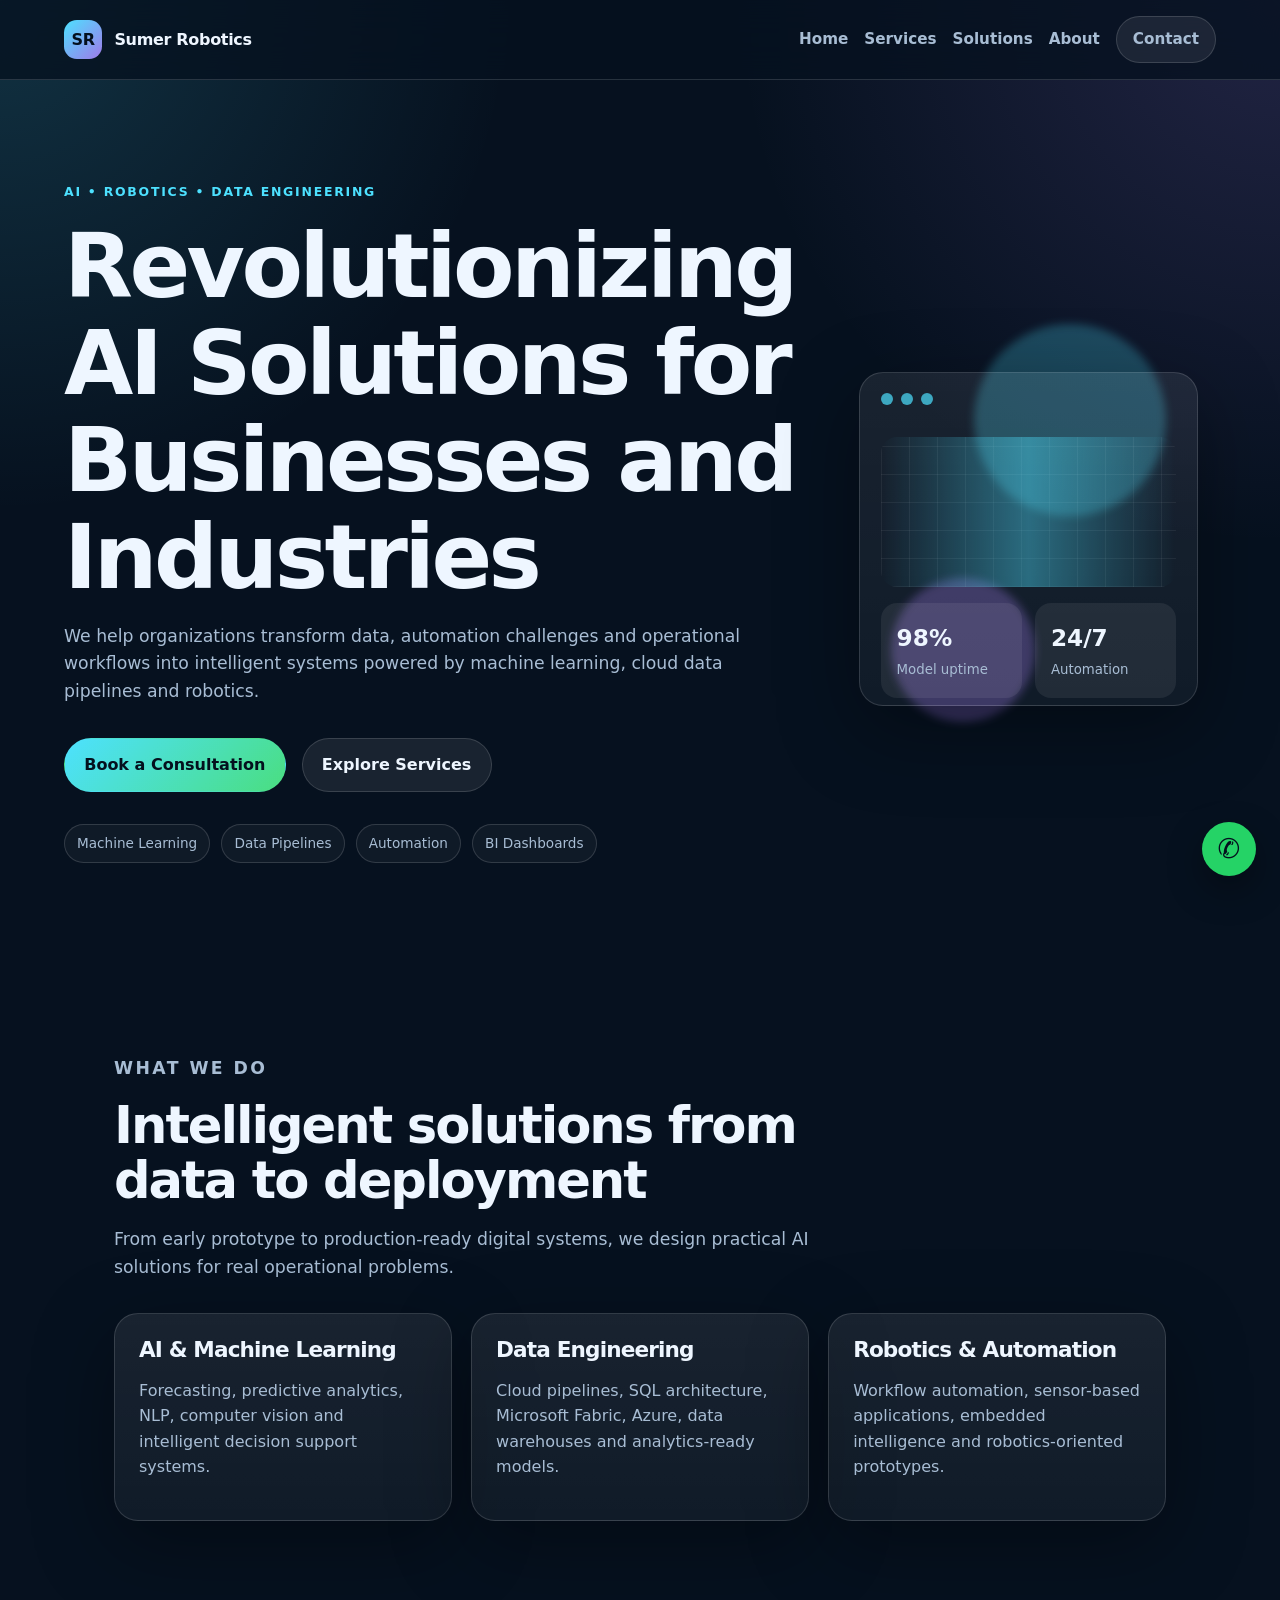
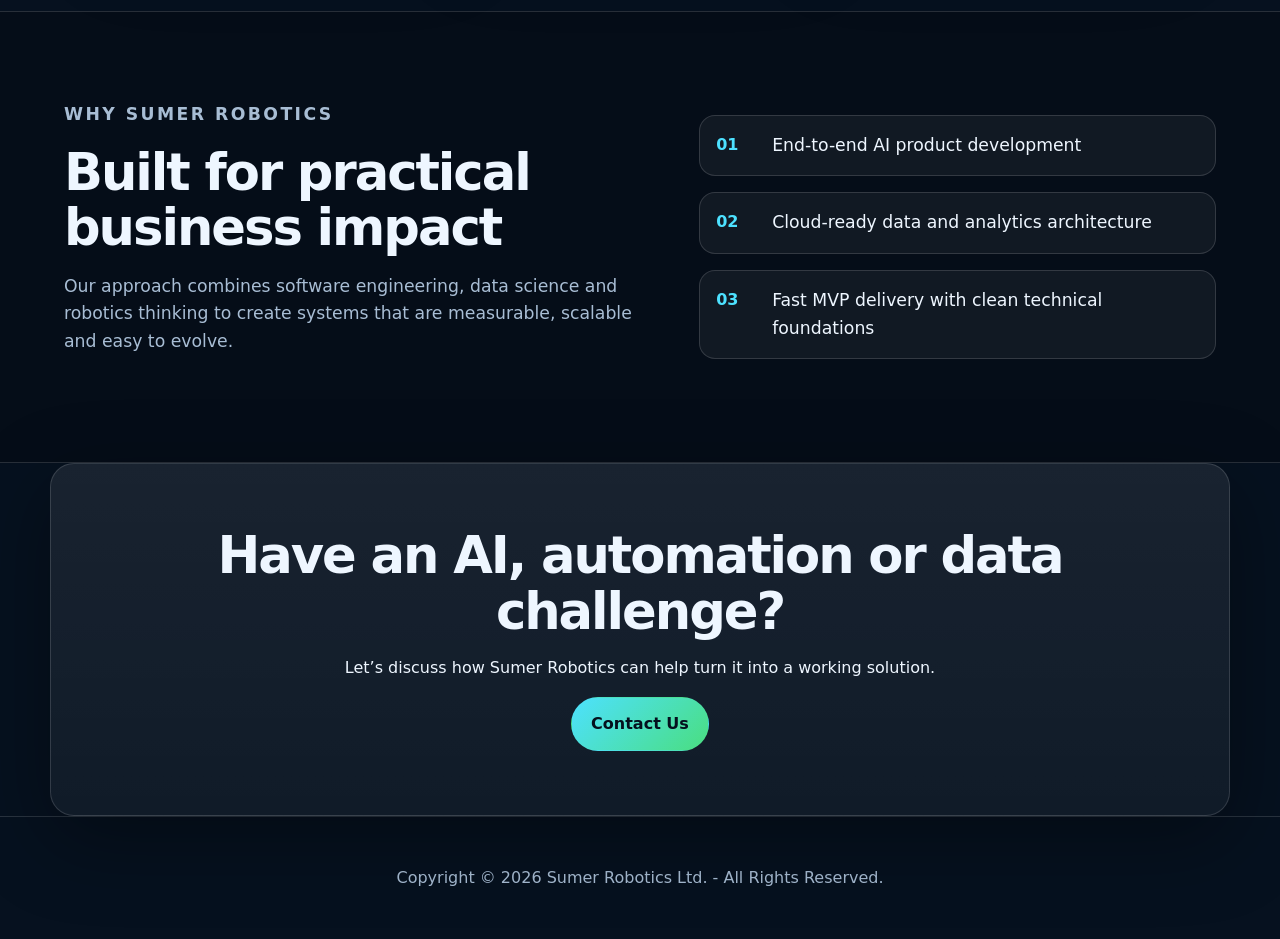
==== index.html @ 8bccb7c7 "Sumer Robotics Company Website Design in js" ====
<!doctype html>
<html lang="en">
<head>
  <meta charset="utf-8">
  <meta name="viewport" content="width=device-width, initial-scale=1">
  <title>Sumer Robotics Ltd. | AI & Robotics Solutions</title>
  <meta name="description" content="Sumer Robotics Ltd. provides AI, data engineering, automation and robotics solutions for businesses and industries.">
  <meta name="keywords" content="AI, robotics, machine learning, data engineering, automation, business intelligence, UK">
  <meta property="og:title" content="Sumer Robotics Ltd. | AI & Robotics Solutions">
  <meta property="og:description" content="AI, data engineering, automation and robotics solutions for businesses and industries.">
  <meta property="og:type" content="website">
  <meta property="og:url" content="https://sumerrobotics.co.uk/">
  <meta name="theme-color" content="#06111f">
  <link rel="canonical" href="https://sumerrobotics.co.uk/">
  <link rel="stylesheet" href="assets/styles.css">
  <script defer src="assets/main.js"></script>
</head>
<body>
  <header class="site-header">
    <a class="brand" href="./index.html" aria-label="Sumer Robotics Home">
      <span class="brand-mark">SR</span>
      <span>Sumer Robotics</span>
    </a>

    <button class="menu-toggle" aria-label="Open navigation" aria-expanded="false">☰</button>

    <nav class="site-nav">
      <a href="./index.html">Home</a>
      <a href="./services.html">Services</a>
      <a href="./solutions.html">Solutions</a>
      <a href="./about.html">About</a>
      <a class="nav-cta" href="./contact.html">Contact</a>
    </nav>
  </header>

  <main>
    <section class="hero">
      <div class="hero-grid">
        <div class="hero-copy reveal">
          <p class="eyebrow">AI • Robotics • Data Engineering</p>
          <h1>Revolutionizing AI Solutions for Businesses and Industries</h1>
          <p class="hero-text">
            We help organizations transform data, automation challenges and operational workflows
            into intelligent systems powered by machine learning, cloud data pipelines and robotics.
          </p>
          <div class="hero-actions">
            <a class="button primary" href="./contact.html">Book a Consultation</a>
            <a class="button secondary" href="./services.html">Explore Services</a>
          </div>
          <div class="trust-row" aria-label="Core capabilities">
            <span>Machine Learning</span>
            <span>Data Pipelines</span>
            <span>Automation</span>
            <span>BI Dashboards</span>
          </div>
        </div>

        <div class="hero-visual reveal" aria-hidden="true">
          <div class="orb orb-one"></div>
          <div class="orb orb-two"></div>
          <div class="dashboard-card">
            <div class="card-header">
              <span></span><span></span><span></span>
            </div>
            <div class="signal-line"></div>
            <div class="metric-grid">
              <div><strong>98%</strong><small>Model uptime</small></div>
              <div><strong>24/7</strong><small>Automation</small></div>
              <div><strong>+42%</strong><small>Efficiency</small></div>
              <div><strong>AI</strong><small>Decision layer</small></div>
            </div>
          </div>
        </div>
      </div>
    </section>

    <section class="section">
      <div class="section-heading reveal">
        <p class="eyebrow">What we do</p>
        <h2>Intelligent solutions from data to deployment</h2>
        <p>From early prototype to production-ready digital systems, we design practical AI solutions for real operational problems.</p>
      </div>

      <div class="cards">
        <article class="card reveal">
          <h3>AI & Machine Learning</h3>
          <p>Forecasting, predictive analytics, NLP, computer vision and intelligent decision support systems.</p>
        </article>
        <article class="card reveal">
          <h3>Data Engineering</h3>
          <p>Cloud pipelines, SQL architecture, Microsoft Fabric, Azure, data warehouses and analytics-ready models.</p>
        </article>
        <article class="card reveal">
          <h3>Robotics & Automation</h3>
          <p>Workflow automation, sensor-based applications, embedded intelligence and robotics-oriented prototypes.</p>
        </article>
      </div>
    </section>

    <section class="section dark-band">
      <div class="split">
        <div class="reveal">
          <p class="eyebrow">Why Sumer Robotics</p>
          <h2>Built for practical business impact</h2>
          <p>
            Our approach combines software engineering, data science and robotics thinking to create systems that are measurable,
            scalable and easy to evolve.
          </p>
        </div>
        <div class="feature-list reveal">
          <div><span>01</span><p>End-to-end AI product development</p></div>
          <div><span>02</span><p>Cloud-ready data and analytics architecture</p></div>
          <div><span>03</span><p>Fast MVP delivery with clean technical foundations</p></div>
        </div>
      </div>
    </section>

    <section class="section cta-panel reveal">
      <h2>Have an AI, automation or data challenge?</h2>
      <p>Let’s discuss how Sumer Robotics can help turn it into a working solution.</p>
      <a class="button primary" href="./contact.html">Contact Us</a>
    </section>
  </main>

  <a class="whatsapp-floating" href="https://wa.me/447000000000?text=Hello%2C%20I%20would%20like%20to%20learn%20more%20about%20Sumer%20Robotics%20services." target="_blank" rel="noopener noreferrer" aria-label="Contact on WhatsApp">✆</a>

  <footer class="site-footer">
    <p>Copyright © 2026 Sumer Robotics Ltd. - All Rights Reserved.</p>
  </footer>
</body>
</html>
---- assets/styles.css ----
:root {
  --bg: #06111f;
  --bg-soft: #0b1d33;
  --panel: rgba(255, 255, 255, 0.08);
  --panel-strong: rgba(255, 255, 255, 0.12);
  --text: #eef6ff;
  --muted: #a8bdd4;
  --brand: #4de1ff;
  --brand-2: #9f7aea;
  --accent: #4ade80;
  --border: rgba(255, 255, 255, 0.14);
  --shadow: 0 24px 80px rgba(0, 0, 0, 0.35);
}

* { box-sizing: border-box; }
html { scroll-behavior: smooth; }
body {
  margin: 0;
  font-family: Inter, ui-sans-serif, system-ui, -apple-system, BlinkMacSystemFont, "Segoe UI", sans-serif;
  color: var(--text);
  background:
    radial-gradient(circle at top left, rgba(77, 225, 255, 0.16), transparent 32rem),
    radial-gradient(circle at top right, rgba(159, 122, 234, 0.18), transparent 34rem),
    var(--bg);
  line-height: 1.6;
}

a { color: inherit; }
.site-header {
  position: sticky;
  top: 0;
  z-index: 1000;
  display: flex;
  align-items: center;
  justify-content: space-between;
  gap: 1.5rem;
  padding: 1rem clamp(1rem, 5vw, 4rem);
  background: rgba(6, 17, 31, 0.78);
  backdrop-filter: blur(18px);
  border-bottom: 1px solid var(--border);
}

.brand {
  display: inline-flex;
  align-items: center;
  gap: 0.75rem;
  font-weight: 800;
  text-decoration: none;
  letter-spacing: -0.02em;
}

.brand-mark {
  display: grid;
  place-items: center;
  width: 2.4rem;
  height: 2.4rem;
  border-radius: 0.8rem;
  background: linear-gradient(135deg, var(--brand), var(--brand-2));
  color: #04101e;
  font-weight: 900;
}

.site-nav {
  display: flex;
  align-items: center;
  gap: 1rem;
}

.site-nav a {
  text-decoration: none;
  color: var(--muted);
  font-weight: 600;
  font-size: 0.95rem;
}

.site-nav a:hover { color: var(--text); }

.nav-cta {
  padding: 0.65rem 1rem;
  border: 1px solid var(--border);
  border-radius: 999px;
  background: var(--panel);
}

.menu-toggle {
  display: none;
  border: 1px solid var(--border);
  background: var(--panel);
  color: var(--text);
  border-radius: 0.8rem;
  padding: 0.5rem 0.75rem;
  font-size: 1.25rem;
}

.hero {
  padding: clamp(4rem, 8vw, 7rem) clamp(1rem, 5vw, 4rem);
}

.hero-grid,
.split,
.contact-layout {
  display: grid;
  grid-template-columns: 1.05fr 0.95fr;
  gap: clamp(2rem, 5vw, 5rem);
  align-items: center;
  max-width: 1180px;
  margin: 0 auto;
}

.eyebrow {
  margin: 0 0 1rem;
  color: var(--brand);
  text-transform: uppercase;
  letter-spacing: 0.14em;
  font-weight: 800;
  font-size: 0.78rem;
}

h1, h2, h3 { line-height: 1.08; letter-spacing: -0.04em; }
h1 { font-size: clamp(2.6rem, 7vw, 5.8rem); margin: 0; }
h2 { font-size: clamp(2rem, 4vw, 3.4rem); margin: 0 0 1rem; }
h3 { font-size: 1.35rem; margin: 0 0 0.8rem; }

.hero-text,
.section-heading p,
.page-hero p,
.split p {
  color: var(--muted);
  font-size: 1.08rem;
}

.hero-actions {
  display: flex;
  flex-wrap: wrap;
  gap: 1rem;
  margin: 2rem 0;
}

.button {
  display: inline-flex;
  justify-content: center;
  align-items: center;
  min-height: 3rem;
  padding: 0.85rem 1.2rem;
  border-radius: 999px;
  text-decoration: none;
  font-weight: 800;
  border: 1px solid transparent;
  cursor: pointer;
}

.button.primary {
  background: linear-gradient(135deg, var(--brand), var(--accent));
  color: #04101e;
}

.button.secondary {
  border-color: var(--border);
  background: var(--panel);
}

.trust-row {
  display: flex;
  flex-wrap: wrap;
  gap: 0.7rem;
}

.trust-row span {
  color: var(--muted);
  font-size: 0.85rem;
  padding: 0.45rem 0.75rem;
  border: 1px solid var(--border);
  border-radius: 999px;
  background: rgba(255,255,255,0.04);
}

.hero-visual {
  position: relative;
  min-height: 430px;
}

.orb {
  position: absolute;
  border-radius: 999px;
  filter: blur(4px);
  opacity: 0.9;
  animation: float 7s ease-in-out infinite;
}

.orb-one {
  width: 12rem;
  height: 12rem;
  background: rgba(77, 225, 255, 0.28);
  top: 1rem;
  right: 2rem;
}

.orb-two {
  width: 9rem;
  height: 9rem;
  background: rgba(159, 122, 234, 0.35);
  bottom: 1rem;
  left: 2rem;
  animation-delay: -2s;
}

.dashboard-card,
.card,
.wide-card,
.contact-card,
.map-card,
.cta-panel {
  background: linear-gradient(180deg, var(--panel), rgba(255,255,255,0.045));
  border: 1px solid var(--border);
  border-radius: 1.5rem;
  box-shadow: var(--shadow);
}

.dashboard-card {
  position: absolute;
  inset: 4rem 0 2rem;
  padding: 1.3rem;
  overflow: hidden;
}

.card-header {
  display: flex;
  gap: 0.5rem;
  margin-bottom: 2rem;
}

.card-header span {
  width: 0.75rem;
  height: 0.75rem;
  border-radius: 999px;
  background: var(--brand);
  opacity: 0.7;
}

.signal-line {
  height: 150px;
  border-radius: 1rem;
  background:
    linear-gradient(90deg, transparent, rgba(77,225,255,0.4), transparent),
    repeating-linear-gradient(90deg, rgba(255,255,255,0.06) 0 1px, transparent 1px 28px),
    repeating-linear-gradient(0deg, rgba(255,255,255,0.06) 0 1px, transparent 1px 28px);
  animation: pulse 2.8s ease-in-out infinite;
}

.metric-grid {
  display: grid;
  grid-template-columns: repeat(2, 1fr);
  gap: 0.8rem;
  margin-top: 1rem;
}

.metric-grid div {
  padding: 1rem;
  border-radius: 1rem;
  background: rgba(255,255,255,0.07);
}

.metric-grid strong {
  display: block;
  font-size: 1.45rem;
}

.metric-grid small { color: var(--muted); }

.section,
.page-hero {
  padding: clamp(3rem, 7vw, 6rem) clamp(1rem, 5vw, 4rem);
  max-width: 1180px;
  margin: 0 auto;
}

.page-hero {
  padding-top: clamp(4rem, 8vw, 6rem);
  text-align: center;
}

.page-hero p { max-width: 760px; margin: 1rem auto; }

.section-heading {
  max-width: 760px;
  margin-bottom: 2rem;
}

.cards {
  display: grid;
  grid-template-columns: repeat(3, 1fr);
  gap: 1.2rem;
}

.card,
.wide-card,
.contact-card,
.map-card {
  padding: 1.5rem;
}

.card p,
.wide-card p,
.wide-card li,
.contact-card p,
.contact-card small {
  color: var(--muted);
}

.card:hover,
.wide-card:hover {
  transform: translateY(-5px);
  border-color: rgba(77, 225, 255, 0.35);
}

.card,
.wide-card {
  transition: transform 0.25s ease, border-color 0.25s ease;
}

.dark-band {
  max-width: none;
  background: rgba(0,0,0,0.22);
  border-block: 1px solid var(--border);
}

.feature-list {
  display: grid;
  gap: 1rem;
}

.feature-list div {
  display: flex;
  gap: 1rem;
  align-items: flex-start;
  padding: 1rem;
  border: 1px solid var(--border);
  border-radius: 1rem;
  background: rgba(255,255,255,0.05);
}

.feature-list span {
  min-width: 2.5rem;
  color: var(--brand);
  font-weight: 900;
}

.feature-list p { margin: 0; color: var(--text); }

.cta-panel {
  text-align: center;
  padding: clamp(2rem, 5vw, 4rem);
}

.service-stack {
  display: grid;
  gap: 1.2rem;
}

.contact-layout {
  align-items: start;
}

.contact-form {
  display: grid;
  gap: 1rem;
  margin-top: 1.5rem;
}

.contact-form label {
  display: grid;
  gap: 0.4rem;
  color: var(--text);
  font-weight: 700;
}

.contact-form input,
.contact-form textarea {
  width: 100%;
  border: 1px solid var(--border);
  border-radius: 0.9rem;
  background: rgba(255,255,255,0.08);
  color: var(--text);
  padding: 0.9rem 1rem;
  font: inherit;
}

.checkbox {
  display: flex !important;
  grid-template-columns: auto 1fr;
  align-items: center;
  color: var(--muted) !important;
  font-weight: 500 !important;
}

.checkbox input { width: auto; }

.map-card iframe {
  border-radius: 1rem;
  filter: saturate(0.8) contrast(1.05);
}

.whatsapp-floating {
  position: fixed;
  right: 1.5rem;
  bottom: 1.5rem;
  z-index: 999;
  display: grid;
  place-items: center;
  width: 3.4rem;
  height: 3.4rem;
  border-radius: 999px;
  background: #25D366;
  color: #04101e;
  font-size: 1.7rem;
  font-weight: 900;
  text-decoration: none;
  box-shadow: 0 14px 35px rgba(0,0,0,0.35);
}

.site-footer {
  padding: 2rem clamp(1rem, 5vw, 4rem);
  border-top: 1px solid var(--border);
  color: var(--muted);
  text-align: center;
}

.reveal {
  opacity: 0;
  transform: translateY(24px);
  transition: opacity 0.7s ease, transform 0.7s ease;
}

.reveal.visible {
  opacity: 1;
  transform: translateY(0);
}

@keyframes float {
  0%, 100% { transform: translateY(0) scale(1); }
  50% { transform: translateY(-18px) scale(1.03); }
}

@keyframes pulse {
  0%, 100% { opacity: 0.7; }
  50% { opacity: 1; }
}

@media (max-width: 860px) {
  .menu-toggle { display: inline-flex; }
  .site-nav {
    position: absolute;
    top: 100%;
    left: 1rem;
    right: 1rem;
    display: none;
    flex-direction: column;
    align-items: stretch;
    padding: 1rem;
    border: 1px solid var(--border);
    border-radius: 1rem;
    background: rgba(6,17,31,0.96);
  }

  .site-nav.open { display: flex; }
  .hero-grid,
  .split,
  .contact-layout { grid-template-columns: 1fr; }
  .hero-visual { min-height: 340px; }
  .cards { grid-template-columns: 1fr; }
}

@media (max-width: 520px) {
  .hero-actions { flex-direction: column; }
  .button { width: 100%; }
  .dashboard-card { inset: 2rem 0 1rem; }
}
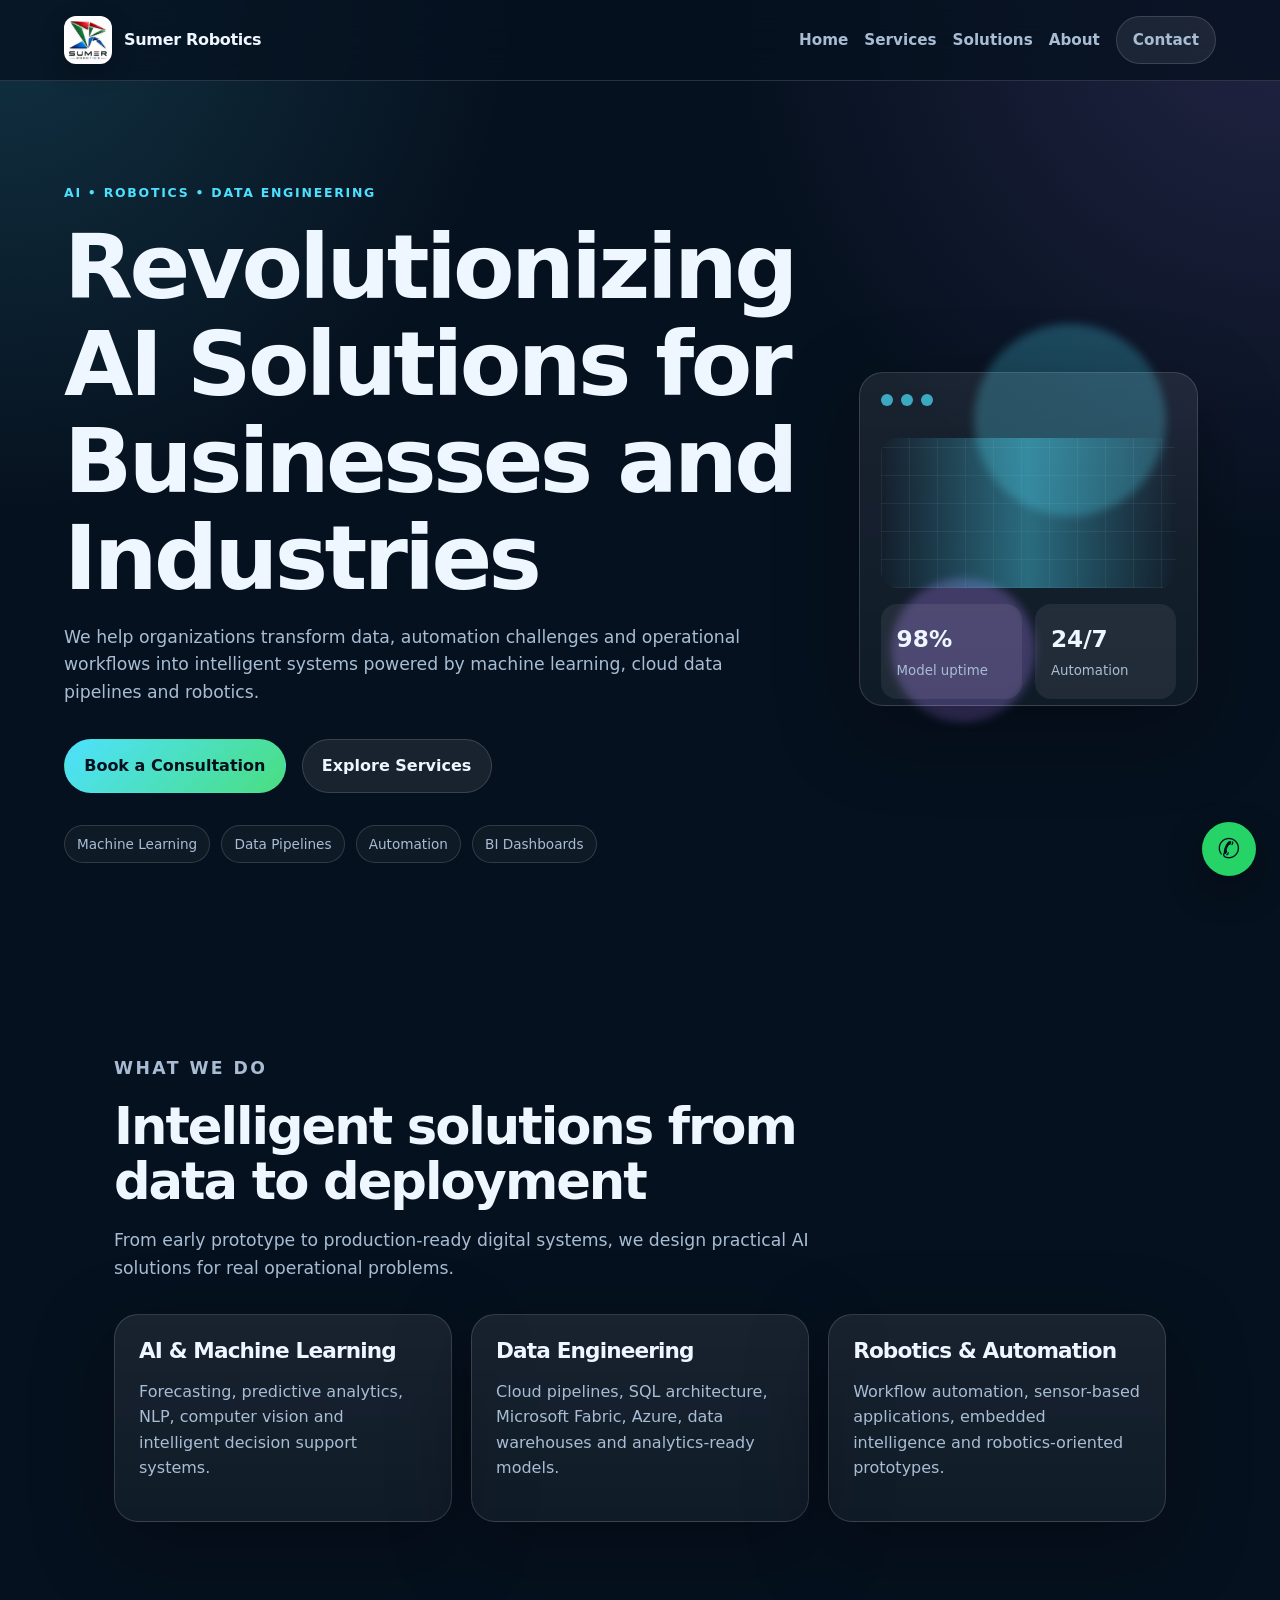
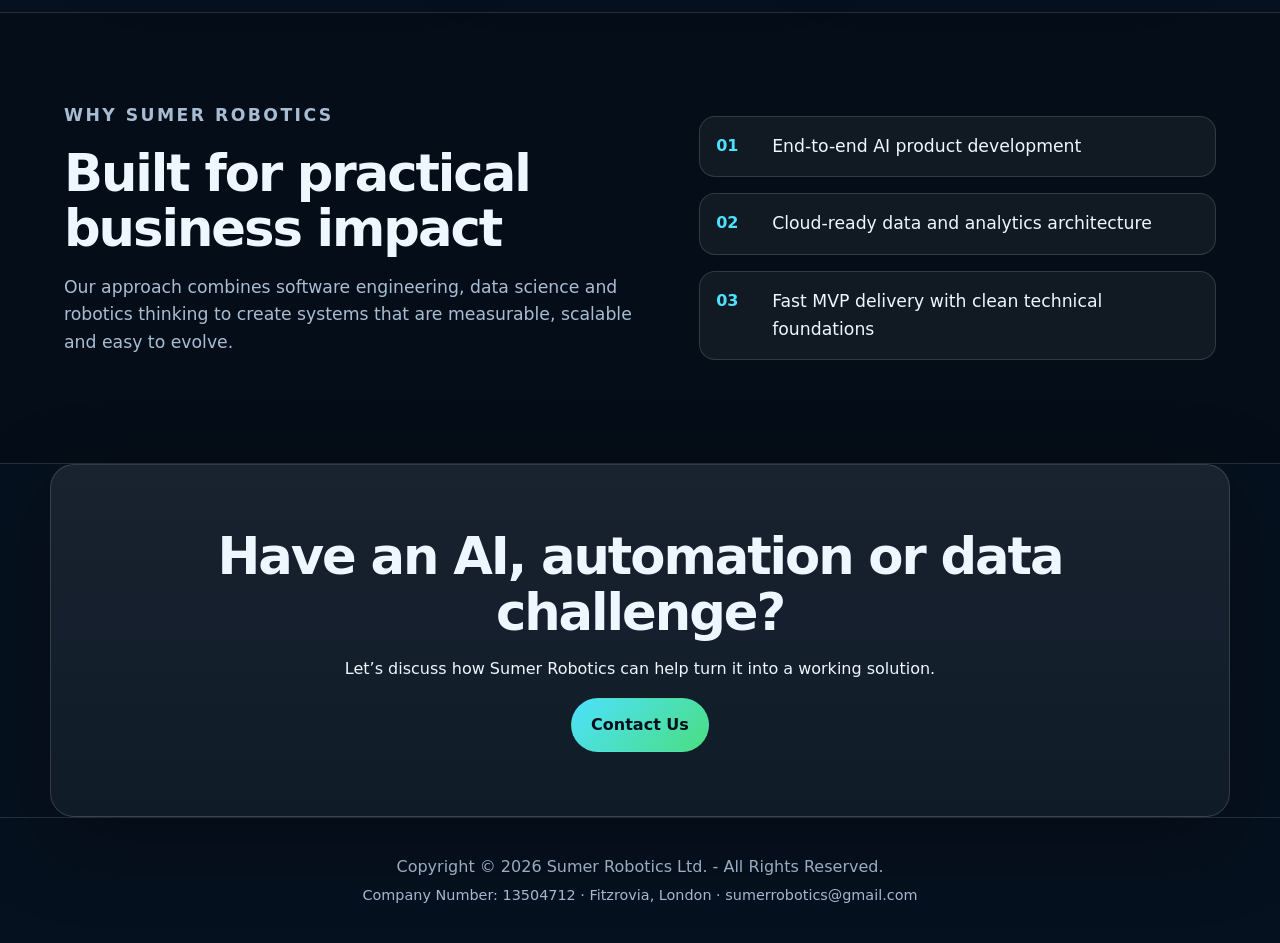
==== commit 931ace6a: "Added Company Logo and Updated Address Information" ====
--- a/index.html
+++ b/index.html
@@ -14,11 +14,31 @@
   <link rel="canonical" href="https://sumerrobotics.co.uk/">
   <link rel="stylesheet" href="assets/styles.css">
   <script defer src="assets/main.js"></script>
+
+  <script type="application/ld+json">
+  {
+    "@context": "https://schema.org",
+    "@type": "Organization",
+    "name": "Sumer Robotics Ltd.",
+    "url": "https://sumerrobotics.co.uk/",
+    "logo": "https://sumerrobotics.co.uk/assets/sumer-robotics-logo.png",
+    "email": "sumerrobotics@gmail.com",
+    "telephone": "+44 7719 135826",
+    "identifier": "Company Number 13504712",
+    "address": {
+      "@type": "PostalAddress",
+      "streetAddress": "4th Floor, Silverstream House 45 Fitzroy Street",
+      "addressLocality": "Fitzrovia, London",
+      "postalCode": "W1T 6EB",
+      "addressCountry": "GB"
+    }
+  }
+  </script>
 </head>
 <body>
   <header class="site-header">
     <a class="brand" href="./index.html" aria-label="Sumer Robotics Home">
-      <span class="brand-mark">SR</span>
+      <img class="brand-logo" src="assets/sumer-robotics-logo.png" alt="Sumer Robotics logo">
       <span>Sumer Robotics</span>
     </a>
 
@@ -122,10 +142,11 @@
     </section>
   </main>
 
-  <a class="whatsapp-floating" href="https://wa.me/447000000000?text=Hello%2C%20I%20would%20like%20to%20learn%20more%20about%20Sumer%20Robotics%20services." target="_blank" rel="noopener noreferrer" aria-label="Contact on WhatsApp">✆</a>
+  <a class="whatsapp-floating" href="https://wa.me/447719135826?text=Hello%2C%20I%20would%20like%20to%20learn%20more%20about%20Sumer%20Robotics%20services." target="_blank" rel="noopener noreferrer" aria-label="Contact on WhatsApp">✆</a>
 
   <footer class="site-footer">
     <p>Copyright © 2026 Sumer Robotics Ltd. - All Rights Reserved.</p>
+    <p class="footer-meta">Company Number: 13504712 · Fitzrovia, London · <a href="mailto:sumerrobotics@gmail.com">sumerrobotics@gmail.com</a></p>
   </footer>
 </body>
 </html>
--- a/assets/styles.css
+++ b/assets/styles.css
@@ -60,6 +60,16 @@
   font-weight: 900;
 }
 
+.brand-logo {
+  width: 3rem;
+  height: 3rem;
+  object-fit: contain;
+  border-radius: 0.75rem;
+  background: #ffffff;
+  padding: 0.18rem;
+  box-shadow: 0 8px 24px rgba(0, 0, 0, 0.22);
+}
+
 .site-nav {
   display: flex;
   align-items: center;
@@ -423,6 +433,23 @@
   border-top: 1px solid var(--border);
   color: var(--muted);
   text-align: center;
+}
+
+.site-footer p {
+  margin: 0.25rem 0;
+}
+
+.footer-meta {
+  font-size: 0.9rem;
+}
+
+.footer-meta a {
+  color: var(--muted);
+  text-decoration: none;
+}
+
+.footer-meta a:hover {
+  color: var(--text);
 }
 
 .reveal {
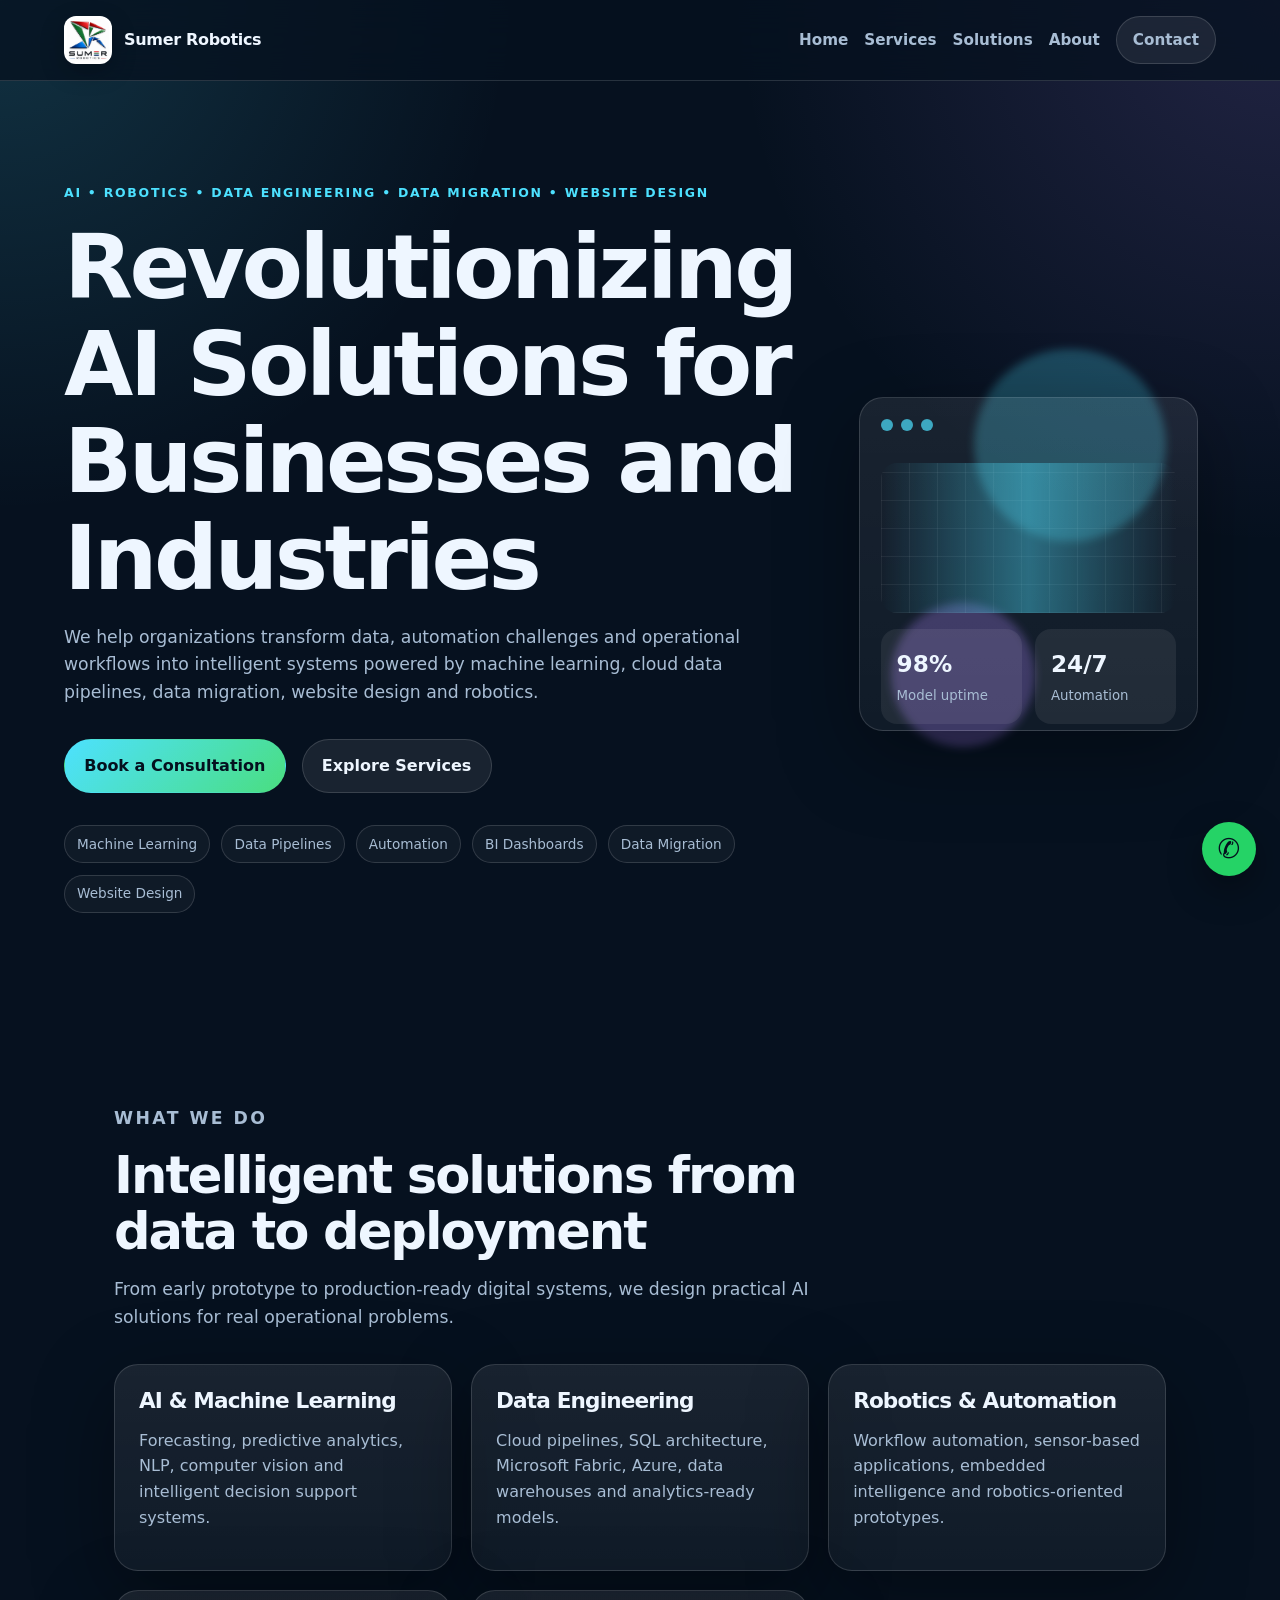
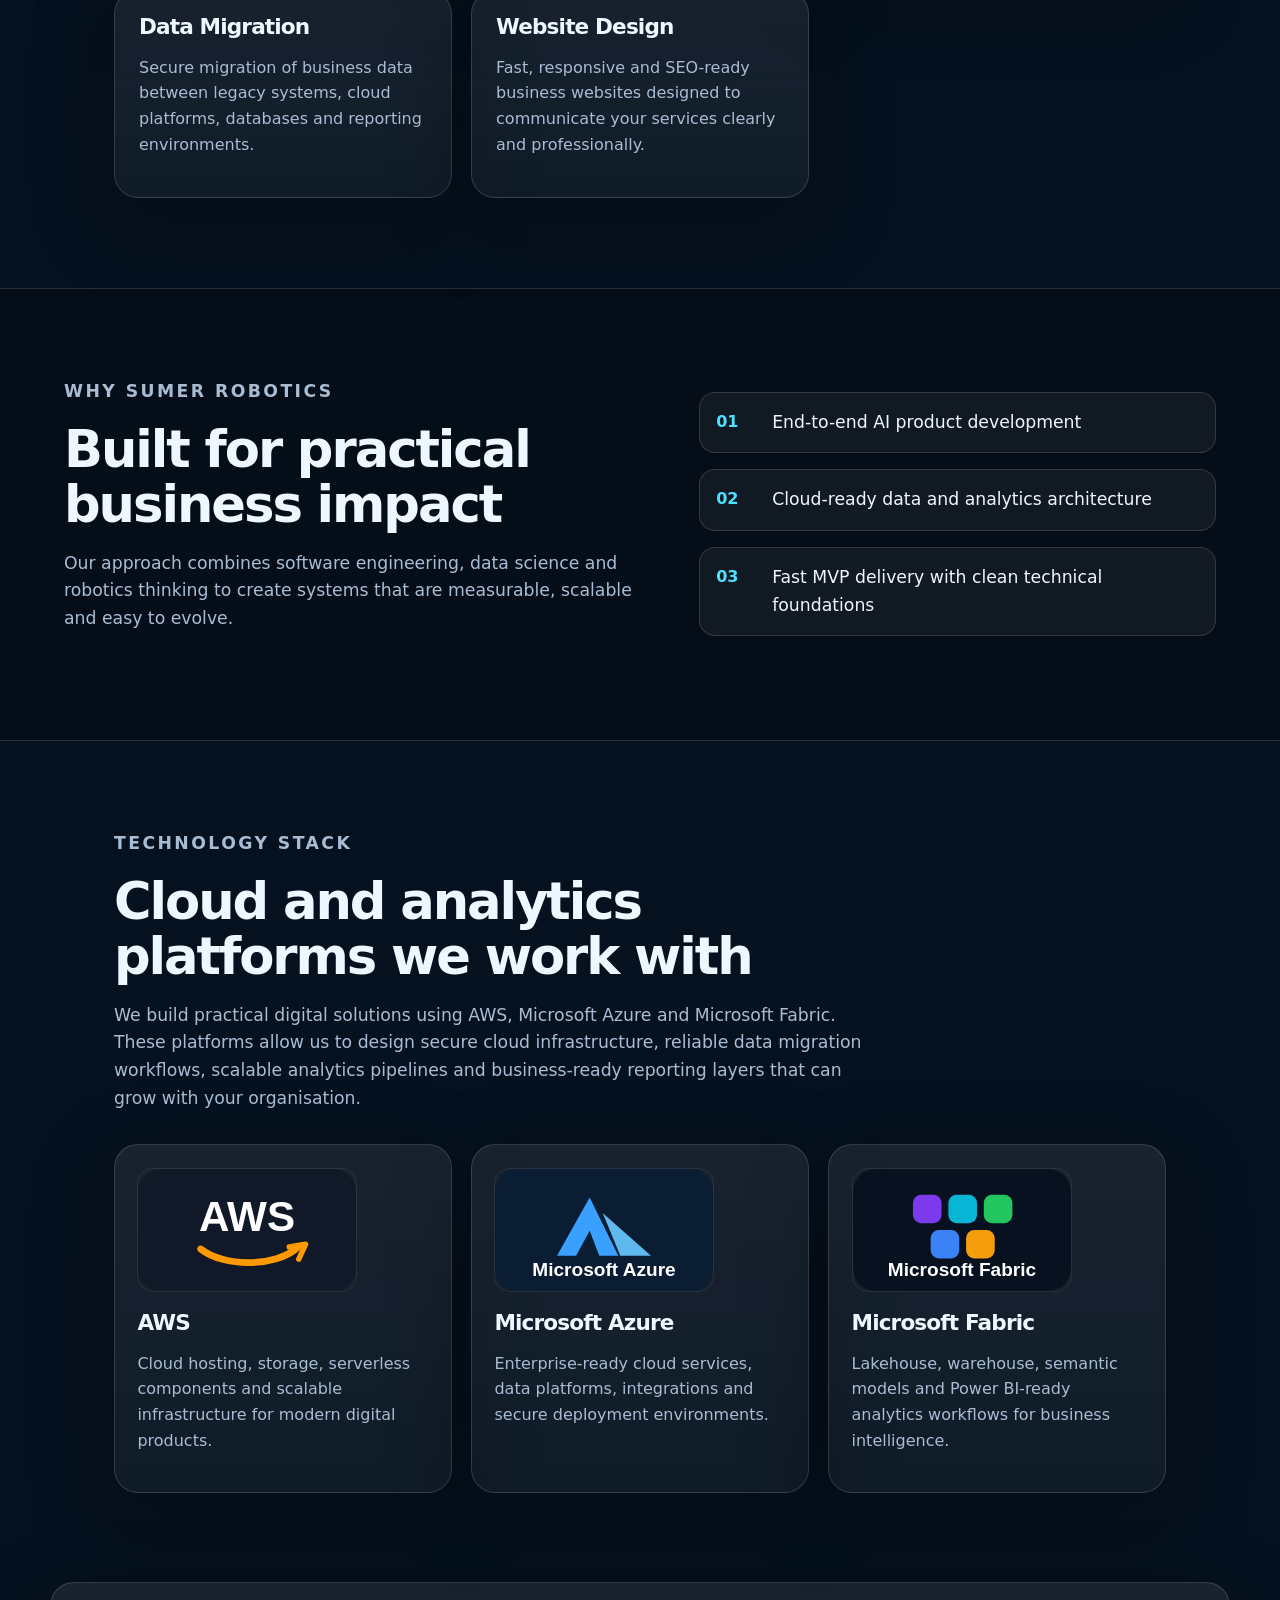
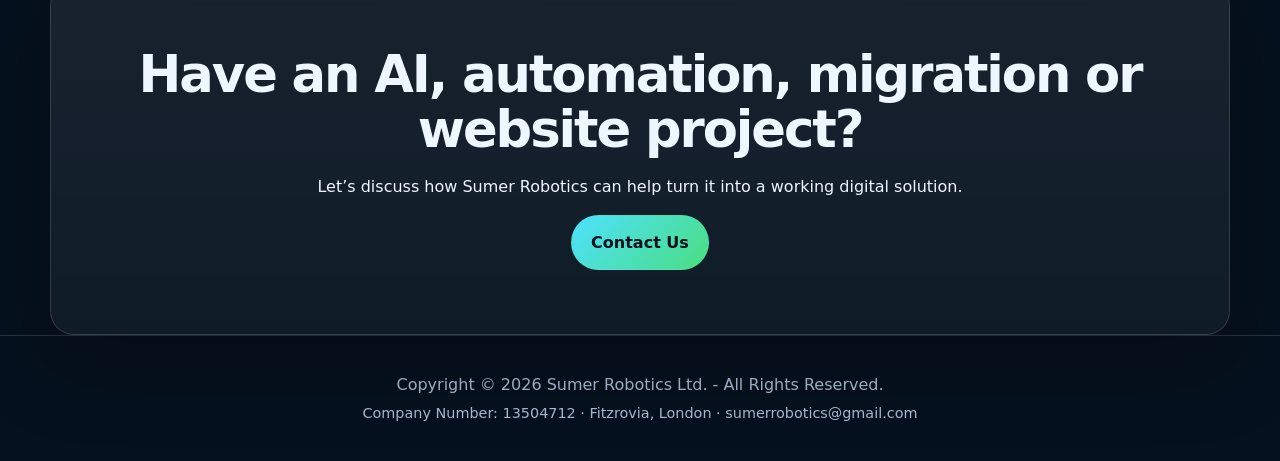
==== commit 2d6393a1: "Updated Services" ====
--- a/index.html
+++ b/index.html
@@ -3,9 +3,9 @@
 <head>
   <meta charset="utf-8">
   <meta name="viewport" content="width=device-width, initial-scale=1">
-  <title>Sumer Robotics Ltd. | AI & Robotics Solutions</title>
-  <meta name="description" content="Sumer Robotics Ltd. provides AI, data engineering, automation and robotics solutions for businesses and industries.">
-  <meta name="keywords" content="AI, robotics, machine learning, data engineering, automation, business intelligence, UK">
+  <title>Sumer Robotics Ltd. | AI, Data Migration & Website Design Solutions</title>
+  <meta name="description" content="Sumer Robotics Ltd. provides AI, data engineering, data migration, website design, automation and robotics solutions for businesses and industries.">
+  <meta name="keywords" content="AI, robotics, machine learning, data engineering, data migration, website design, automation, business intelligence, AWS, Azure, Microsoft Fabric, UK">
   <meta property="og:title" content="Sumer Robotics Ltd. | AI & Robotics Solutions">
   <meta property="og:description" content="AI, data engineering, automation and robotics solutions for businesses and industries.">
   <meta property="og:type" content="website">
@@ -57,11 +57,11 @@
     <section class="hero">
       <div class="hero-grid">
         <div class="hero-copy reveal">
-          <p class="eyebrow">AI • Robotics • Data Engineering</p>
+          <p class="eyebrow">AI • Robotics • Data Engineering • Data Migration • Website Design</p>
           <h1>Revolutionizing AI Solutions for Businesses and Industries</h1>
           <p class="hero-text">
             We help organizations transform data, automation challenges and operational workflows
-            into intelligent systems powered by machine learning, cloud data pipelines and robotics.
+            into intelligent systems powered by machine learning, cloud data pipelines, data migration, website design and robotics.
           </p>
           <div class="hero-actions">
             <a class="button primary" href="./contact.html">Book a Consultation</a>
@@ -72,6 +72,8 @@
             <span>Data Pipelines</span>
             <span>Automation</span>
             <span>BI Dashboards</span>
+            <span>Data Migration</span>
+            <span>Website Design</span>
           </div>
         </div>
 
@@ -114,6 +116,14 @@
           <h3>Robotics & Automation</h3>
           <p>Workflow automation, sensor-based applications, embedded intelligence and robotics-oriented prototypes.</p>
         </article>
+        <article class="card reveal">
+          <h3>Data Migration</h3>
+          <p>Secure migration of business data between legacy systems, cloud platforms, databases and reporting environments.</p>
+        </article>
+        <article class="card reveal">
+          <h3>Website Design</h3>
+          <p>Fast, responsive and SEO-ready business websites designed to communicate your services clearly and professionally.</p>
+        </article>
       </div>
     </section>
 
@@ -135,9 +145,41 @@
       </div>
     </section>
 
+
+
+    <section class="section tech-section">
+      <div class="section-heading reveal">
+        <p class="eyebrow">Technology Stack</p>
+        <h2>Cloud and analytics platforms we work with</h2>
+        <p>
+          We build practical digital solutions using AWS, Microsoft Azure and Microsoft Fabric. These platforms allow us to design secure cloud infrastructure,
+          reliable data migration workflows, scalable analytics pipelines and business-ready reporting layers that can grow with your organisation.
+        </p>
+      </div>
+
+      <div class="tech-grid">
+        <article class="tech-card reveal">
+          <img src="assets/aws-logo.svg" alt="AWS technology badge" loading="lazy">
+          <h3>AWS</h3>
+          <p>Cloud hosting, storage, serverless components and scalable infrastructure for modern digital products.</p>
+        </article>
+        <article class="tech-card reveal">
+          <img src="assets/azure-logo.svg" alt="Microsoft Azure technology badge" loading="lazy">
+          <h3>Microsoft Azure</h3>
+          <p>Enterprise-ready cloud services, data platforms, integrations and secure deployment environments.</p>
+        </article>
+        <article class="tech-card reveal">
+          <img src="assets/fabric-logo.svg" alt="Microsoft Fabric technology badge" loading="lazy">
+          <h3>Microsoft Fabric</h3>
+          <p>Lakehouse, warehouse, semantic models and Power BI-ready analytics workflows for business intelligence.</p>
+        </article>
+      </div>
+    </section>
+
+
     <section class="section cta-panel reveal">
-      <h2>Have an AI, automation or data challenge?</h2>
-      <p>Let’s discuss how Sumer Robotics can help turn it into a working solution.</p>
+      <h2>Have an AI, automation, migration or website project?</h2>
+      <p>Let’s discuss how Sumer Robotics can help turn it into a working digital solution.</p>
       <a class="button primary" href="./contact.html">Contact Us</a>
     </section>
   </main>
--- a/assets/styles.css
+++ b/assets/styles.css
@@ -408,6 +408,45 @@
 .map-card iframe {
   border-radius: 1rem;
   filter: saturate(0.8) contrast(1.05);
+}
+
+
+.tech-section {
+  max-width: 1180px;
+}
+
+.tech-grid {
+  display: grid;
+  grid-template-columns: repeat(3, 1fr);
+  gap: 1.2rem;
+}
+
+.tech-card {
+  padding: 1.4rem;
+  border: 1px solid var(--border);
+  border-radius: 1.5rem;
+  background: linear-gradient(180deg, var(--panel), rgba(255,255,255,0.045));
+  box-shadow: var(--shadow);
+  transition: transform 0.25s ease, border-color 0.25s ease;
+}
+
+.tech-card:hover {
+  transform: translateY(-5px);
+  border-color: rgba(77, 225, 255, 0.35);
+}
+
+.tech-card img {
+  display: block;
+  width: 100%;
+  max-width: 220px;
+  height: auto;
+  margin: 0 0 1.2rem;
+  border-radius: 1rem;
+  border: 1px solid rgba(255,255,255,0.08);
+}
+
+.tech-card p {
+  color: var(--muted);
 }
 
 .whatsapp-floating {
@@ -495,6 +534,7 @@
   .contact-layout { grid-template-columns: 1fr; }
   .hero-visual { min-height: 340px; }
   .cards { grid-template-columns: 1fr; }
+  .tech-grid { grid-template-columns: 1fr; }
 }
 
 @media (max-width: 520px) {
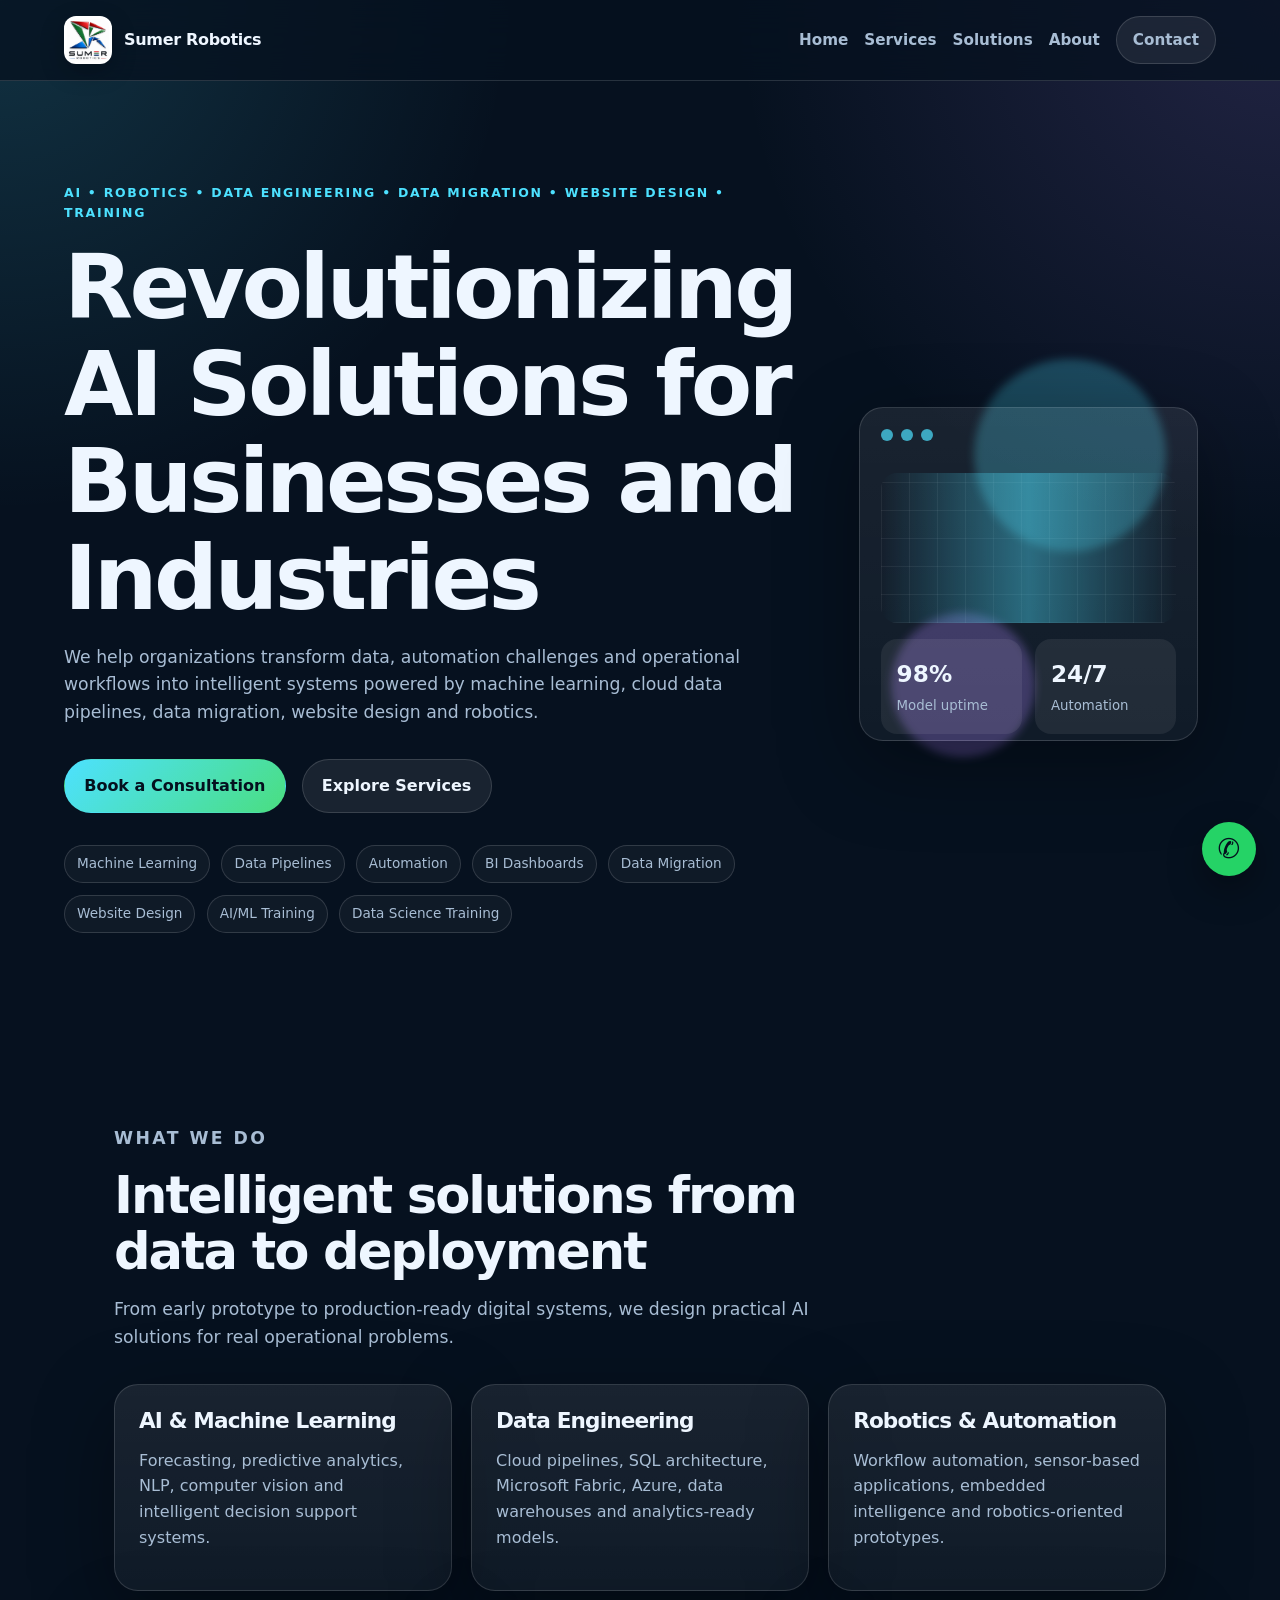
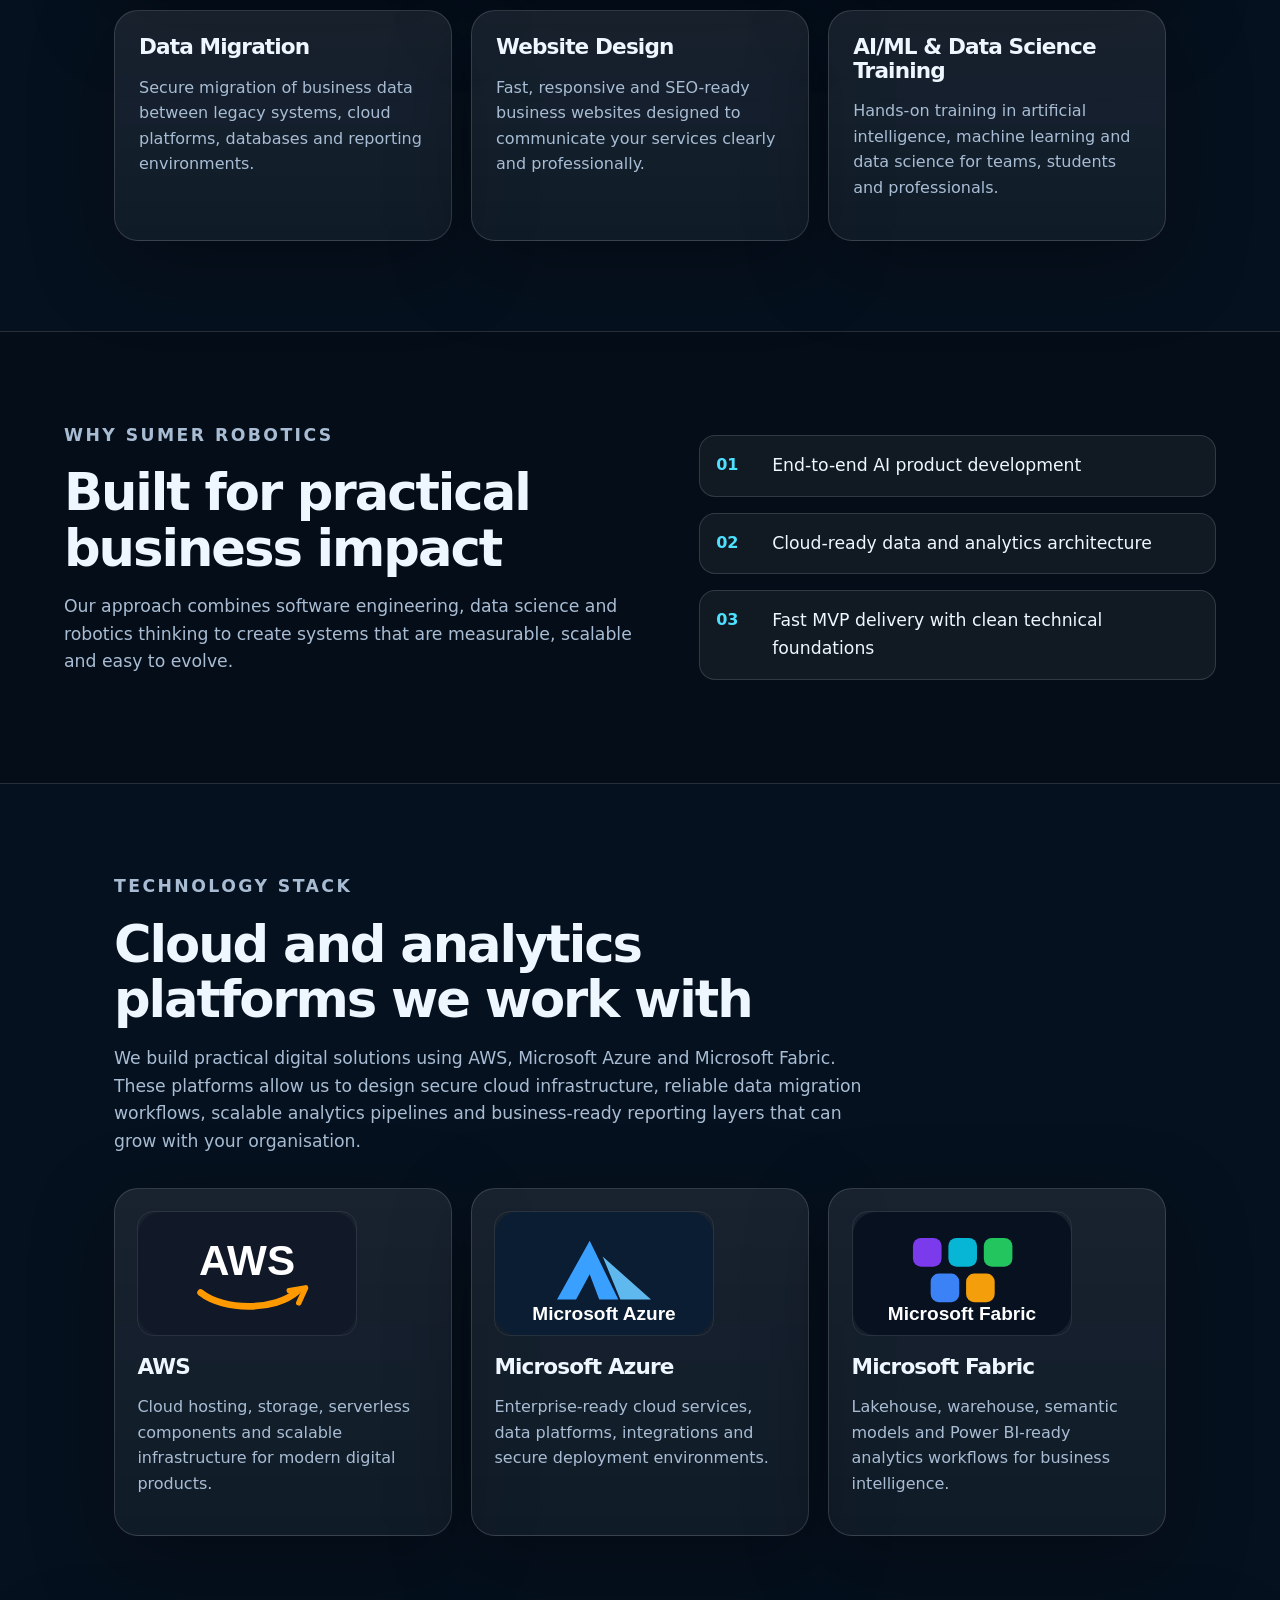
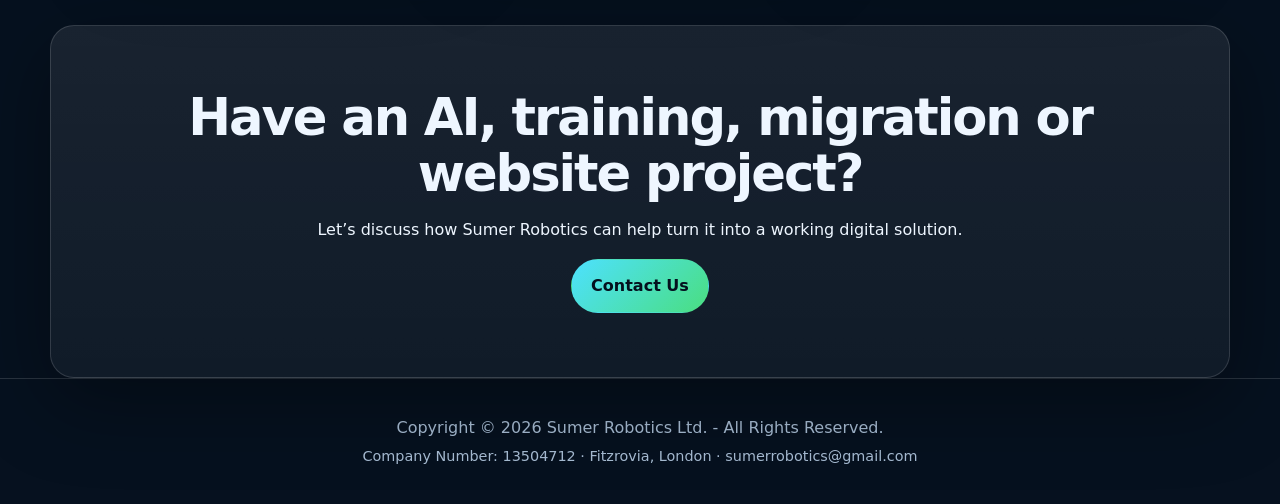
==== commit b57a83cb: "updated map information" ====
--- a/index.html
+++ b/index.html
@@ -57,7 +57,7 @@
     <section class="hero">
       <div class="hero-grid">
         <div class="hero-copy reveal">
-          <p class="eyebrow">AI • Robotics • Data Engineering • Data Migration • Website Design</p>
+          <p class="eyebrow">AI • Robotics • Data Engineering • Data Migration • Website Design • Training</p>
           <h1>Revolutionizing AI Solutions for Businesses and Industries</h1>
           <p class="hero-text">
             We help organizations transform data, automation challenges and operational workflows
@@ -74,6 +74,8 @@
             <span>BI Dashboards</span>
             <span>Data Migration</span>
             <span>Website Design</span>
+            <span>AI/ML Training</span>
+            <span>Data Science Training</span>
           </div>
         </div>
 
@@ -124,6 +126,10 @@
           <h3>Website Design</h3>
           <p>Fast, responsive and SEO-ready business websites designed to communicate your services clearly and professionally.</p>
         </article>
+        <article class="card reveal">
+          <h3>AI/ML & Data Science Training</h3>
+          <p>Hands-on training in artificial intelligence, machine learning and data science for teams, students and professionals.</p>
+        </article>
       </div>
     </section>
 
@@ -178,7 +184,7 @@
 
 
     <section class="section cta-panel reveal">
-      <h2>Have an AI, automation, migration or website project?</h2>
+      <h2>Have an AI, training, migration or website project?</h2>
       <p>Let’s discuss how Sumer Robotics can help turn it into a working digital solution.</p>
       <a class="button primary" href="./contact.html">Contact Us</a>
     </section>
